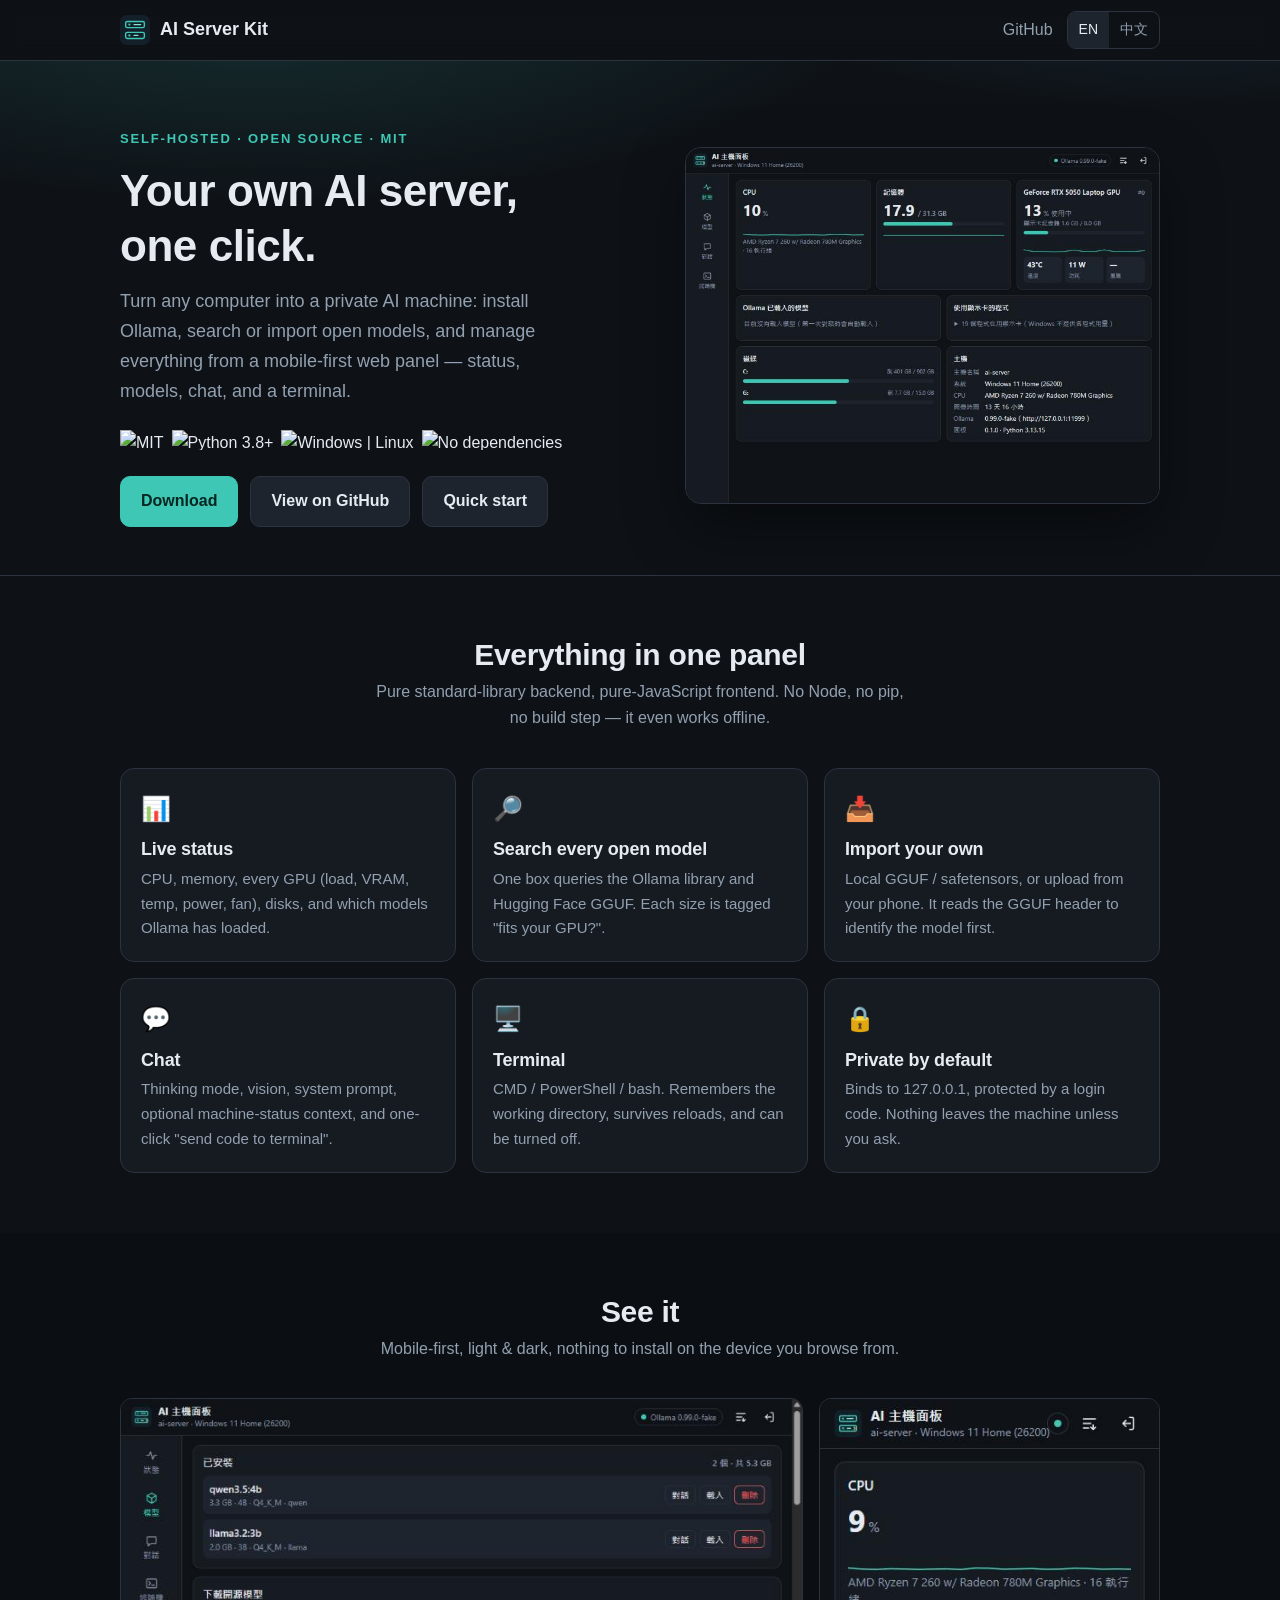
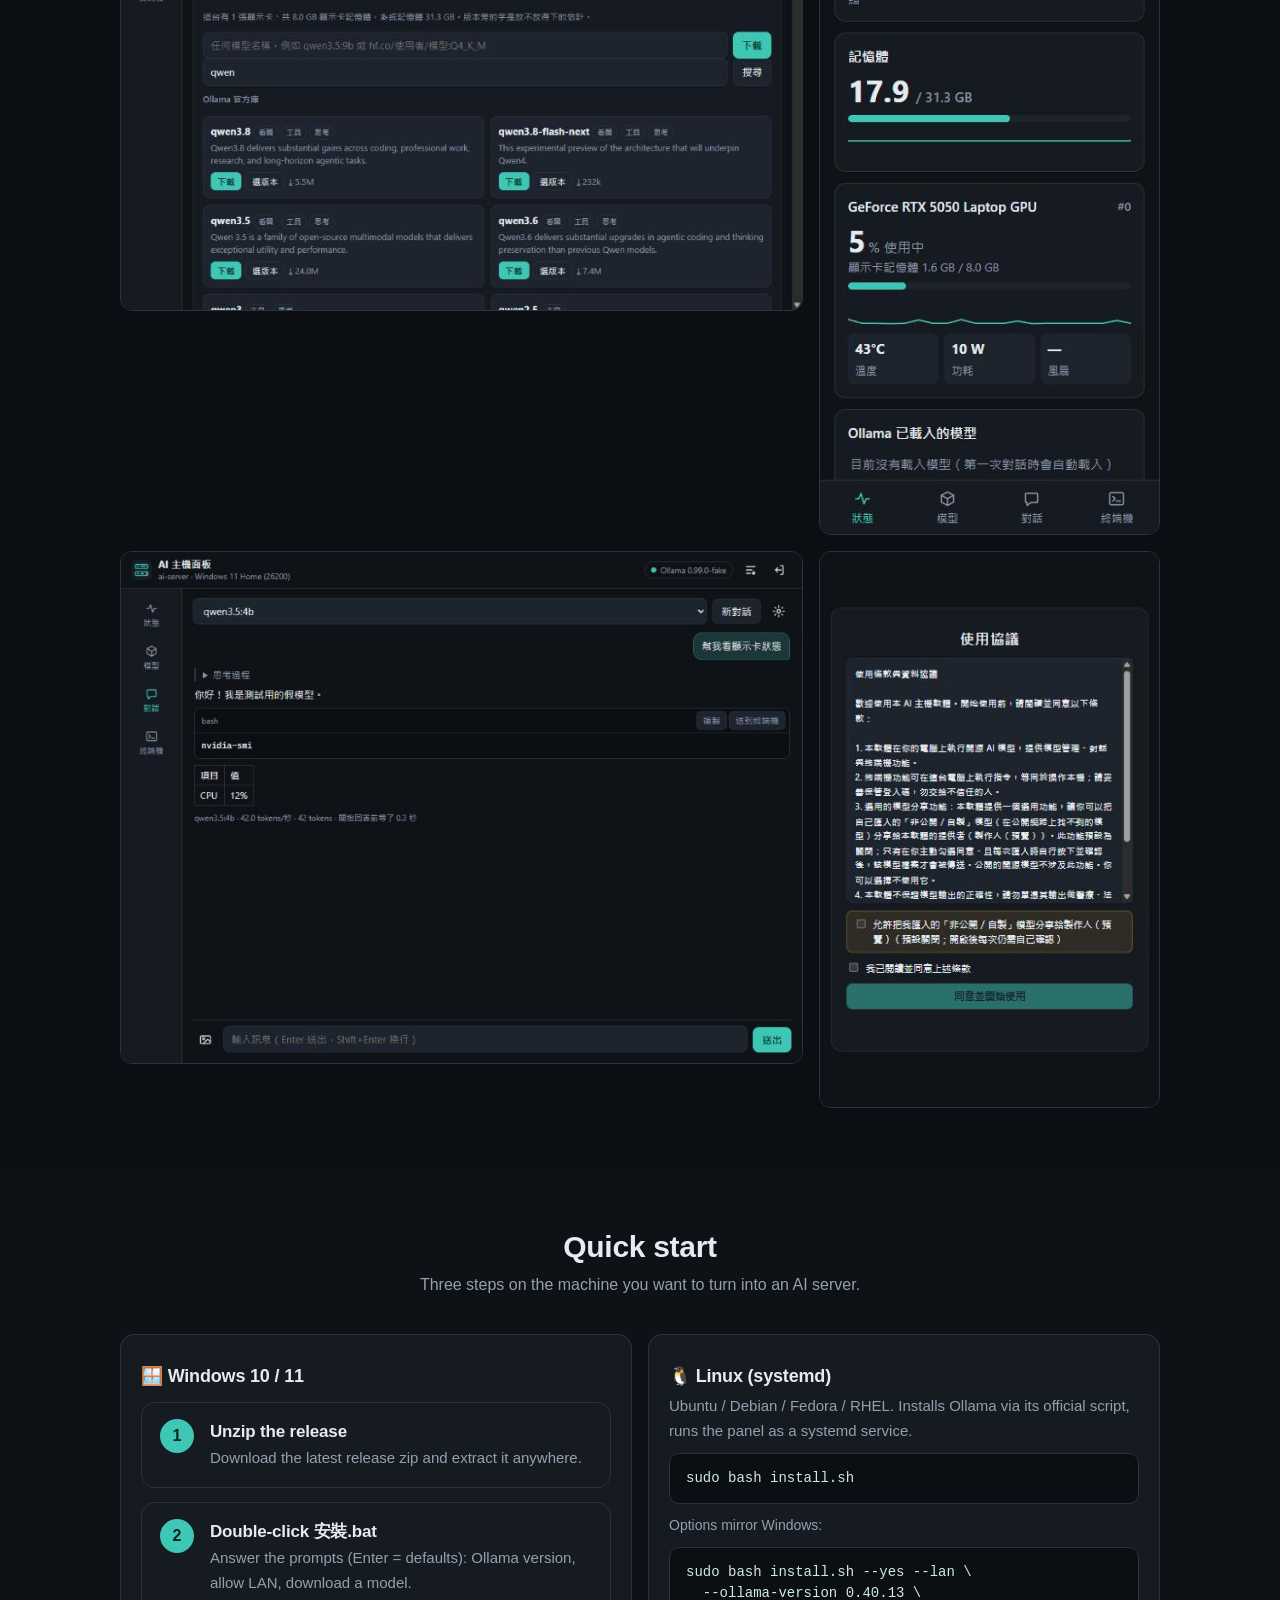
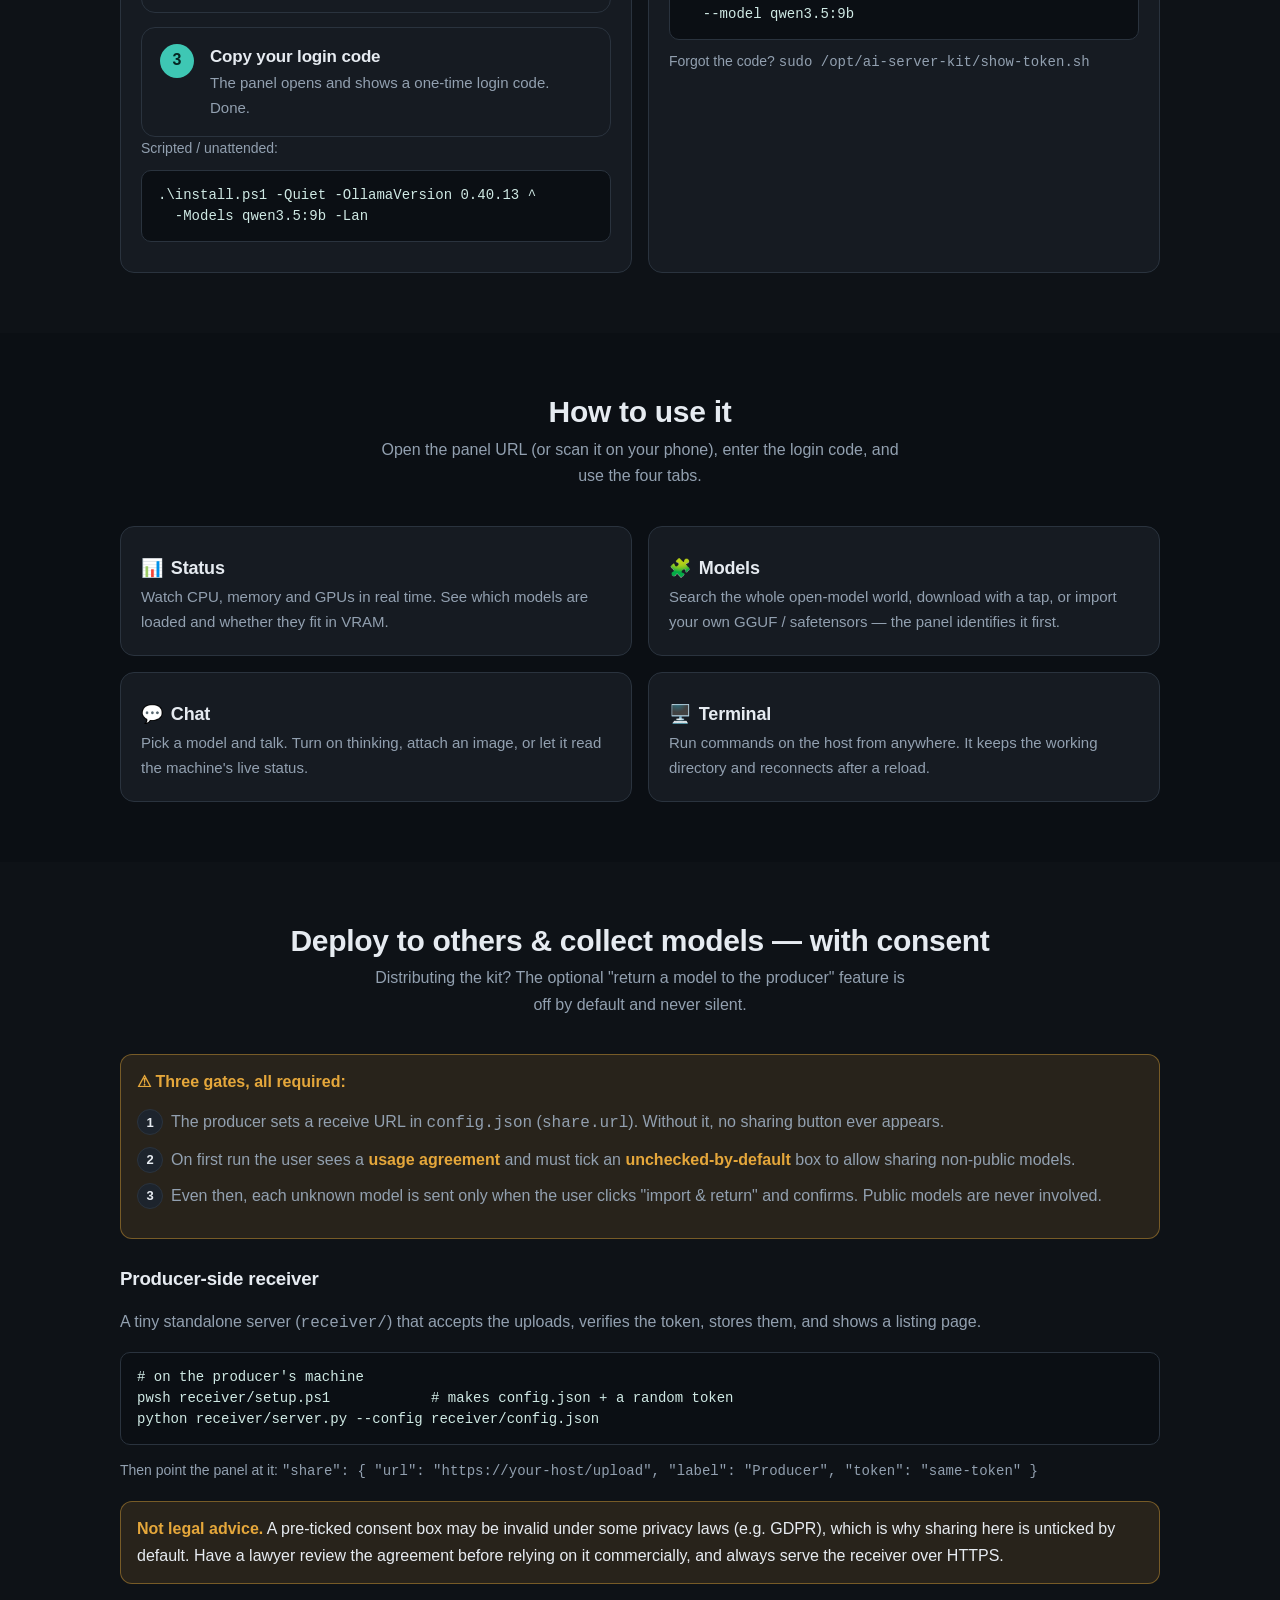
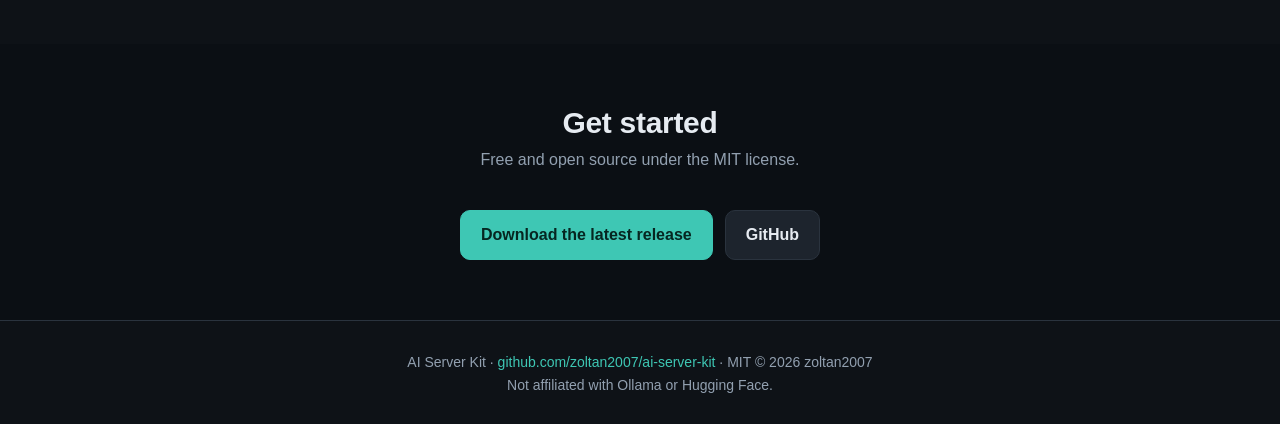
==== docs/index.html @ ab62f6f5 "AI Server Kit 0.1.0 One-click local AI server: installs Ollama, mobile-first web panel (status, full" ====
<!doctype html>
<html lang="en">
<head>
<meta charset="utf-8">
<meta name="viewport" content="width=device-width, initial-scale=1">
<title>AI Server Kit — your own AI server, one click</title>
<meta name="description" content="Turn any computer into your own private AI server: install Ollama, search or import open models, and manage it from a mobile-first web panel.">
<link rel="icon" href="favicon.svg" type="image/svg+xml">
<style>
:root{
  --bg:#0e1217;--bg2:#0b0f14;--surface:#161b22;--surface2:#1d242d;--bd:#2a333e;
  --tx:#e6ebf1;--mut:#92a0b0;--ac:#3ec7b4;--ac2:#5fd0ff;--ink:#062621;--warn:#e5a73b;
  --max:1080px;--r:14px;color-scheme:dark;
}
*{box-sizing:border-box}
html{scroll-behavior:smooth}
body{margin:0;background:var(--bg);color:var(--tx);
  font:16px/1.65 -apple-system,"Segoe UI","Microsoft JhengHei","PingFang TC","Noto Sans TC",sans-serif;-webkit-text-size-adjust:100%}
body.lang-zh .en{display:none}
body.lang-en .zh{display:none}
a{color:var(--ac);text-decoration:none}a:hover{text-decoration:underline}
h1,h2,h3{line-height:1.25;letter-spacing:-.01em}
img{max-width:100%}
code,pre{font-family:"Cascadia Mono",Consolas,"SF Mono",Menlo,monospace}
.wrap{max-width:var(--max);margin:0 auto;padding:0 20px}
.btn{display:inline-flex;align-items:center;gap:8px;border-radius:10px;padding:11px 20px;font-weight:600;border:1px solid var(--bd);background:var(--surface2);color:var(--tx);cursor:pointer}
.btn:hover{text-decoration:none;border-color:var(--mut)}
.btn.primary{background:var(--ac);border-color:var(--ac);color:var(--ink)}
.btn svg{width:18px;height:18px}

/* header */
header{position:sticky;top:0;z-index:10;background:rgba(14,18,23,.86);backdrop-filter:blur(10px);border-bottom:1px solid var(--bd)}
.nav{display:flex;align-items:center;gap:14px;height:60px}
.brand{display:flex;align-items:center;gap:10px;font-weight:800;font-size:18px}
.brand .logo{width:30px;height:30px}
.nav .sp{flex:1}
.nav a.ghl{display:inline-flex;align-items:center;gap:6px;color:var(--mut)}
.lang{display:inline-flex;border:1px solid var(--bd);border-radius:9px;overflow:hidden}
.lang button{border:0;background:none;color:var(--mut);padding:6px 11px;cursor:pointer;font:inherit;font-size:14px}
.lang button.on{background:var(--surface2);color:var(--tx)}

/* hero */
.hero{position:relative;overflow:hidden;border-bottom:1px solid var(--bd)}
.hero::before{content:"";position:absolute;inset:-40% -10% auto;height:560px;background:
  radial-gradient(60% 60% at 25% 20%,rgba(62,199,180,.18),transparent 70%),
  radial-gradient(50% 50% at 85% 10%,rgba(95,208,255,.14),transparent 70%);pointer-events:none}
.hero .wrap{position:relative;padding:64px 20px 48px;display:grid;grid-template-columns:1.05fr .95fr;gap:40px;align-items:center}
.hero h1{font-size:44px;margin:0 0 14px}
.hero .tag{color:var(--mut);font-size:18px;margin:0 0 24px;max-width:46ch}
.badges{display:flex;flex-wrap:wrap;gap:8px;margin:0 0 26px}
.badges img{height:20px}
.cta{display:flex;flex-wrap:wrap;gap:12px}
.shot{border-radius:16px;border:1px solid var(--bd);box-shadow:0 24px 60px rgba(0,0,0,.45);display:block}
.kick{display:inline-block;font-size:13px;font-weight:700;letter-spacing:.14em;text-transform:uppercase;color:var(--ac);margin-bottom:14px}

/* sections */
section{padding:60px 0}
section.alt{background:var(--bg2)}
h2.t{font-size:30px;margin:0 0 6px;text-align:center}
.sub{color:var(--mut);text-align:center;margin:0 auto 36px;max-width:60ch}
.grid{display:grid;gap:16px}
.feat{grid-template-columns:repeat(3,1fr)}
.card{background:var(--surface);border:1px solid var(--bd);border-radius:var(--r);padding:20px}
.card .ic{font-size:24px}
.card h3{margin:10px 0 6px;font-size:18px}
.card p{margin:0;color:var(--mut);font-size:15px}
.gallery{display:grid;grid-template-columns:2fr 1fr;gap:16px;align-items:start}
.gallery .col{display:grid;gap:16px}
.gallery img{border-radius:12px;border:1px solid var(--bd);width:100%}
.steps{counter-reset:s;max-width:820px;margin:0 auto;display:grid;gap:14px}
.step{display:grid;grid-template-columns:auto 1fr;gap:16px;align-items:start;background:var(--surface);border:1px solid var(--bd);border-radius:var(--r);padding:16px 18px}
.step::before{counter-increment:s;content:counter(s);display:grid;place-items:center;width:34px;height:34px;border-radius:50%;background:var(--ac);color:var(--ink);font-weight:800}
.step h3{margin:2px 0 4px;font-size:17px}
.step p{margin:0;color:var(--mut)}
pre{background:var(--bg2);border:1px solid var(--bd);border-radius:10px;padding:14px 16px;overflow-x:auto;font-size:14px;line-height:1.5;margin:10px 0}
pre code{color:#cfe9e4}
.os{display:grid;grid-template-columns:1fr 1fr;gap:16px}
.use{display:grid;grid-template-columns:repeat(2,1fr);gap:16px}
.use .card h3{display:flex;align-items:center;gap:8px}
.note{background:color-mix(in srgb,var(--warn) 12%,transparent);border:1px solid color-mix(in srgb,var(--warn) 42%,transparent);border-radius:12px;padding:14px 16px;color:var(--tx)}
.note b{color:var(--warn)}
ol.flow{counter-reset:f;list-style:none;padding:0;margin:14px 0;display:grid;gap:10px}
ol.flow li{padding-left:34px;position:relative;color:var(--mut)}
ol.flow li::before{counter-increment:f;content:counter(f);position:absolute;left:0;top:0;width:24px;height:24px;border-radius:50%;background:var(--surface2);border:1px solid var(--bd);color:var(--tx);display:grid;place-items:center;font-size:13px;font-weight:700}
footer{border-top:1px solid var(--bd);padding:30px 0;color:var(--mut);font-size:14px;text-align:center}

@media(max-width:860px){
  .hero .wrap{grid-template-columns:1fr;padding-top:40px}
  .hero h1{font-size:34px}
  .feat,.use,.os{grid-template-columns:1fr}
  .gallery{grid-template-columns:1fr}
  .nav a.ghl span{display:none}
}
</style>
</head>
<body class="lang-en">
<header>
  <div class="wrap nav">
    <span class="brand"><svg class="logo" viewBox="0 0 64 64"><rect width="64" height="64" rx="14" fill="#13202a"/><rect x="12" y="14" width="40" height="13" rx="3.5" fill="none" stroke="#3ec7b4" stroke-width="3"/><rect x="12" y="37" width="40" height="13" rx="3.5" fill="none" stroke="#3ec7b4" stroke-width="3"/><circle cx="20" cy="20.5" r="2.4" fill="#3ec7b4"/><circle cx="20" cy="43.5" r="2.4" fill="#3ec7b4"/><path d="M30 20.5h14M30 43.5h8" stroke="#7fe3d5" stroke-width="3" stroke-linecap="round"/></svg> AI Server Kit</span>
    <span class="sp"></span>
    <a class="ghl" href="https://github.com/zoltan2007/ai-server-kit" target="_blank" rel="noopener"><svg viewBox="0 0 24 24" fill="currentColor"><path d="M12 .5A11.5 11.5 0 0 0 .5 12a11.5 11.5 0 0 0 7.86 10.92c.58.1.79-.25.79-.56v-2c-3.2.7-3.88-1.37-3.88-1.37-.53-1.33-1.3-1.69-1.3-1.69-1.06-.72.08-.71.08-.71 1.17.08 1.78 1.2 1.78 1.2 1.04 1.79 2.73 1.27 3.4.97.1-.76.4-1.27.74-1.56-2.56-.29-5.26-1.28-5.26-5.7 0-1.26.46-2.3 1.2-3.11-.12-.29-.52-1.46.11-3.05 0 0 .97-.31 3.18 1.19a11 11 0 0 1 5.8 0c2.2-1.5 3.18-1.19 3.18-1.19.63 1.59.23 2.76.11 3.05.75.81 1.2 1.85 1.2 3.11 0 4.43-2.7 5.4-5.28 5.69.42.36.79 1.08.79 2.18v3.23c0 .31.21.67.8.56A11.5 11.5 0 0 0 23.5 12 11.5 11.5 0 0 0 12 .5Z"/></svg><span>GitHub</span></a>
    <span class="lang"><button data-lang="en" class="on">EN</button><button data-lang="zh">中文</button></span>
  </div>
</header>

<div class="hero">
  <div class="wrap">
    <div>
      <span class="kick">Self-hosted · Open source · MIT</span>
      <h1><span class="en">Your own AI server,<br>one click.</span><span class="zh">你自己的 AI 主機,<br>一鍵完成。</span></h1>
      <p class="tag"><span class="en">Turn any computer into a private AI machine: install Ollama, search or import open models, and manage everything from a mobile-first web panel — status, models, chat, and a terminal.</span><span class="zh">把任何一台電腦變成私有 AI 主機:裝好 Ollama、搜尋或匯入開源模型,再用手機優先的網頁面板管理一切——狀態、模型、對話、終端機。</span></p>
      <div class="badges">
        <img src="https://img.shields.io/badge/License-MIT-green.svg" alt="MIT">
        <img src="https://img.shields.io/badge/python-3.8%2B-blue.svg" alt="Python 3.8+">
        <img src="https://img.shields.io/badge/platform-Windows%20%7C%20Linux-lightgrey.svg" alt="Windows | Linux">
        <img src="https://img.shields.io/badge/dependencies-none-brightgreen.svg" alt="No dependencies">
      </div>
      <div class="cta">
        <a class="btn primary" href="https://github.com/zoltan2007/ai-server-kit/releases"><span class="en">Download</span><span class="zh">下載</span></a>
        <a class="btn" href="https://github.com/zoltan2007/ai-server-kit" target="_blank" rel="noopener"><span class="en">View on GitHub</span><span class="zh">GitHub 原始碼</span></a>
        <a class="btn" href="#quickstart"><span class="en">Quick start</span><span class="zh">快速開始</span></a>
      </div>
    </div>
    <img class="shot" src="screenshots/status.jpg" alt="AI Server Kit dashboard">
  </div>
</div>

<section>
  <div class="wrap">
    <h2 class="t"><span class="en">Everything in one panel</span><span class="zh">一個面板,全部搞定</span></h2>
    <p class="sub"><span class="en">Pure standard-library backend, pure-JavaScript frontend. No Node, no pip, no build step — it even works offline.</span><span class="zh">後端純標準函式庫、前端純 JavaScript。不用 Node、不用 pip、不用編譯,離線也能跑。</span></p>
    <div class="grid feat">
      <div class="card"><div class="ic">📊</div><h3><span class="en">Live status</span><span class="zh">即時狀態</span></h3><p><span class="en">CPU, memory, every GPU (load, VRAM, temp, power, fan), disks, and which models Ollama has loaded.</span><span class="zh">CPU、記憶體、每張顯示卡(使用率、顯示卡記憶體、溫度、功耗、風扇)、磁碟、Ollama 載入了哪些模型。</span></p></div>
      <div class="card"><div class="ic">🔎</div><h3><span class="en">Search every open model</span><span class="zh">搜尋全網開源模型</span></h3><p><span class="en">One box queries the Ollama library and Hugging Face GGUF. Each size is tagged "fits your GPU?".</span><span class="zh">一個框同時查 Ollama 官方庫和 Hugging Face GGUF。每個大小都標「放不放得下」。</span></p></div>
      <div class="card"><div class="ic">📥</div><h3><span class="en">Import your own</span><span class="zh">匯入自己的模型</span></h3><p><span class="en">Local GGUF / safetensors, or upload from your phone. It reads the GGUF header to identify the model first.</span><span class="zh">本機 GGUF／safetensors,或從手機上傳。會先讀 GGUF 檔頭辨識這是什麼模型。</span></p></div>
      <div class="card"><div class="ic">💬</div><h3><span class="en">Chat</span><span class="zh">對話</span></h3><p><span class="en">Thinking mode, vision, system prompt, optional machine-status context, and one-click "send code to terminal".</span><span class="zh">思考模式、看圖、系統提示、可附上主機狀態,程式碼一鍵「送到終端機」。</span></p></div>
      <div class="card"><div class="ic">🖥️</div><h3><span class="en">Terminal</span><span class="zh">終端機</span></h3><p><span class="en">CMD / PowerShell / bash. Remembers the working directory, survives reloads, and can be turned off.</span><span class="zh">CMD／PowerShell／bash。記得目前資料夾、重整不中斷、可關閉。</span></p></div>
      <div class="card"><div class="ic">🔒</div><h3><span class="en">Private by default</span><span class="zh">預設私有</span></h3><p><span class="en">Binds to 127.0.0.1, protected by a login code. Nothing leaves the machine unless you ask.</span><span class="zh">綁 127.0.0.1、要登入碼。除非你要,東西不會離開這台機器。</span></p></div>
    </div>
  </div>
</section>

<section class="alt">
  <div class="wrap">
    <h2 class="t"><span class="en">See it</span><span class="zh">介面</span></h2>
    <p class="sub"><span class="en">Mobile-first, light & dark, nothing to install on the device you browse from.</span><span class="zh">手機優先、淺／深色,看的那台裝置什麼都不用裝。</span></p>
    <div class="gallery">
      <img src="screenshots/models.jpg" alt="Model search and import">
      <div class="col">
        <img src="screenshots/mobile.jpg" alt="Mobile view">
      </div>
    </div>
    <div class="gallery" style="margin-top:16px">
      <img src="screenshots/chat.jpg" alt="Chat with a model">
      <div class="col"><img src="screenshots/agreement.jpg" alt="Usage agreement"></div>
    </div>
  </div>
</section>

<section id="quickstart">
  <div class="wrap">
    <h2 class="t"><span class="en">Quick start</span><span class="zh">快速開始</span></h2>
    <p class="sub"><span class="en">Three steps on the machine you want to turn into an AI server.</span><span class="zh">在要變成 AI 主機的那台電腦上,三步驟。</span></p>
    <div class="os">
      <div class="card">
        <h3>🪟 Windows 10 / 11</h3>
        <div class="steps" style="margin-top:14px">
          <div class="step"><div><h3><span class="en">Unzip the release</span><span class="zh">解壓縮</span></h3><p><span class="en">Download the latest release zip and extract it anywhere.</span><span class="zh">下載最新 release 壓縮檔,解壓到任意位置。</span></p></div></div>
          <div class="step"><div><h3><span class="en">Double-click 安裝.bat</span><span class="zh">雙擊 安裝.bat</span></h3><p><span class="en">Answer the prompts (Enter = defaults): Ollama version, allow LAN, download a model.</span><span class="zh">照問題回答(Enter＝預設):Ollama 版本、要不要開放區網、要不要先下載模型。</span></p></div></div>
          <div class="step"><div><h3><span class="en">Copy your login code</span><span class="zh">記下登入碼</span></h3><p><span class="en">The panel opens and shows a one-time login code. Done.</span><span class="zh">面板自動打開並顯示登入碼。完成。</span></p></div></div>
        </div>
        <p style="color:var(--mut);font-size:14px"><span class="en">Scripted / unattended:</span><span class="zh">免問、可批次:</span></p>
        <pre><code>.\install.ps1 -Quiet -OllamaVersion 0.40.13 ^
  -Models qwen3.5:9b -Lan</code></pre>
      </div>
      <div class="card">
        <h3>🐧 Linux (systemd)</h3>
        <p style="color:var(--mut)"><span class="en">Ubuntu / Debian / Fedora / RHEL. Installs Ollama via its official script, runs the panel as a systemd service.</span><span class="zh">Ubuntu／Debian／Fedora／RHEL。用官方腳本裝 Ollama,面板跑成 systemd 服務。</span></p>
        <pre><code>sudo bash install.sh</code></pre>
        <p style="color:var(--mut);font-size:14px"><span class="en">Options mirror Windows:</span><span class="zh">選項跟 Windows 對應:</span></p>
        <pre><code>sudo bash install.sh --yes --lan \
  --ollama-version 0.40.13 \
  --model qwen3.5:9b</code></pre>
        <p style="color:var(--mut);font-size:14px"><span class="en">Forgot the code? <code>sudo /opt/ai-server-kit/show-token.sh</code></span><span class="zh">忘記登入碼? <code>sudo /opt/ai-server-kit/show-token.sh</code></span></p>
      </div>
    </div>
  </div>
</section>

<section class="alt">
  <div class="wrap">
    <h2 class="t"><span class="en">How to use it</span><span class="zh">怎麼使用</span></h2>
    <p class="sub"><span class="en">Open the panel URL (or scan it on your phone), enter the login code, and use the four tabs.</span><span class="zh">打開面板網址(或用手機開),輸入登入碼,用四個分頁。</span></p>
    <div class="use">
      <div class="card"><h3>📊 <span class="en">Status</span><span class="zh">狀態</span></h3><p><span class="en">Watch CPU, memory and GPUs in real time. See which models are loaded and whether they fit in VRAM.</span><span class="zh">即時看 CPU、記憶體、顯示卡。看載入了哪些模型、放不放得進顯示卡記憶體。</span></p></div>
      <div class="card"><h3>🧩 <span class="en">Models</span><span class="zh">模型</span></h3><p><span class="en">Search the whole open-model world, download with a tap, or import your own GGUF / safetensors — the panel identifies it first.</span><span class="zh">搜尋全網開源模型、點一下下載,或匯入自己的 GGUF／safetensors——面板會先辨識它。</span></p></div>
      <div class="card"><h3>💬 <span class="en">Chat</span><span class="zh">對話</span></h3><p><span class="en">Pick a model and talk. Turn on thinking, attach an image, or let it read the machine's live status.</span><span class="zh">選一個模型直接聊。開思考模式、傳圖片,或讓它讀這台的即時狀態。</span></p></div>
      <div class="card"><h3>🖥️ <span class="en">Terminal</span><span class="zh">終端機</span></h3><p><span class="en">Run commands on the host from anywhere. It keeps the working directory and reconnects after a reload.</span><span class="zh">從任何地方對主機下指令。會記得資料夾,重整後自動接回。</span></p></div>
    </div>
  </div>
</section>

<section id="deploy">
  <div class="wrap">
    <h2 class="t"><span class="en">Deploy to others &amp; collect models — with consent</span><span class="zh">發給別人用、收集模型——都要同意</span></h2>
    <p class="sub"><span class="en">Distributing the kit? The optional "return a model to the producer" feature is off by default and never silent.</span><span class="zh">要發給別人用?選用的「把模型回傳給製作人」功能預設關閉,絕不背景偷傳。</span></p>
    <div class="note">
      <p style="margin:0 0 8px"><b>⚠ <span class="en">Three gates, all required:</span><span class="zh">三關,缺一不可:</span></b></p>
      <ol class="flow">
        <li><span class="en">The producer sets a receive URL in <code>config.json</code> (<code>share.url</code>). Without it, no sharing button ever appears.</span><span class="zh">製作人在 <code>config.json</code> 設收件位置(<code>share.url</code>)。沒設,分享按鈕根本不出現。</span></li>
        <li><span class="en">On first run the user sees a <b>usage agreement</b> and must tick an <b>unchecked-by-default</b> box to allow sharing non-public models.</span><span class="zh">第一次開面板跳<b>使用協議</b>,使用者要勾一個<b>預設不打勾</b>的選項才會開啟分享。</span></li>
        <li><span class="en">Even then, each unknown model is sent only when the user clicks "import &amp; return" and confirms. Public models are never involved.</span><span class="zh">就算開了,也只有匯入「網路上找不到」的模型、使用者按「匯入並回傳」並確認才會傳。公開模型完全不涉及。</span></li>
      </ol>
    </div>
    <h3 style="margin-top:28px"><span class="en">Producer-side receiver</span><span class="zh">製作人端:收模型伺服器</span></h3>
    <p style="color:var(--mut)"><span class="en">A tiny standalone server (<code>receiver/</code>) that accepts the uploads, verifies the token, stores them, and shows a listing page.</span><span class="zh">一支獨立小程式(<code>receiver/</code>):收上傳、驗 token、存檔、附清單頁。</span></p>
    <pre><code># on the producer's machine
pwsh receiver/setup.ps1            # makes config.json + a random token
python receiver/server.py --config receiver/config.json</code></pre>
    <p style="color:var(--mut);font-size:14px"><span class="en">Then point the panel at it: <code>"share": { "url": "https://your-host/upload", "label": "Producer", "token": "same-token" }</code></span><span class="zh">再把面板指過去:<code>"share": { "url": "https://你的網域/upload", "label": "製作人", "token": "同一組通關碼" }</code></span></p>
    <div class="note" style="margin-top:18px">
      <span class="en"><b>Not legal advice.</b> A pre-ticked consent box may be invalid under some privacy laws (e.g. GDPR), which is why sharing here is unticked by default. Have a lawyer review the agreement before relying on it commercially, and always serve the receiver over HTTPS.</span>
      <span class="zh"><b>非法律意見。</b>「預設打勾」的同意在某些地區(例如歐盟 GDPR)可能無效,所以這裡預設不打勾。正式營運前請律師看過協議,收模型伺服器一定要走 HTTPS。</span>
    </div>
  </div>
</section>

<section class="alt">
  <div class="wrap" style="text-align:center">
    <h2 class="t"><span class="en">Get started</span><span class="zh">開始使用</span></h2>
    <p class="sub"><span class="en">Free and open source under the MIT license.</span><span class="zh">免費開源,採用 MIT 授權。</span></p>
    <div class="cta" style="justify-content:center">
      <a class="btn primary" href="https://github.com/zoltan2007/ai-server-kit/releases"><span class="en">Download the latest release</span><span class="zh">下載最新版</span></a>
      <a class="btn" href="https://github.com/zoltan2007/ai-server-kit" target="_blank" rel="noopener">GitHub</a>
    </div>
  </div>
</section>

<footer>
  <div class="wrap">
    AI Server Kit · <a href="https://github.com/zoltan2007/ai-server-kit">github.com/zoltan2007/ai-server-kit</a> · MIT © 2026 zoltan2007<br>
    <span class="en">Not affiliated with Ollama or Hugging Face.</span><span class="zh">與 Ollama、Hugging Face 無隸屬關係。</span>
  </div>
</footer>

<script>
(function(){
  var saved=null;try{saved=localStorage.getItem('aisk-lang');}catch(e){}
  var lang=saved||((navigator.language||'en').toLowerCase().indexOf('zh')===0?'zh':'en');
  function set(l){
    document.body.className='lang-'+l;
    document.documentElement.lang=(l==='zh'?'zh-Hant':'en');
    var b=document.querySelectorAll('.lang button');for(var i=0;i<b.length;i++){b[i].classList.toggle('on',b[i].dataset.lang===l);}
    try{localStorage.setItem('aisk-lang',l);}catch(e){}
  }
  document.querySelectorAll('.lang button').forEach(function(btn){btn.addEventListener('click',function(){set(btn.dataset.lang);});});
  set(lang);
})();
</script>
</body>
</html>
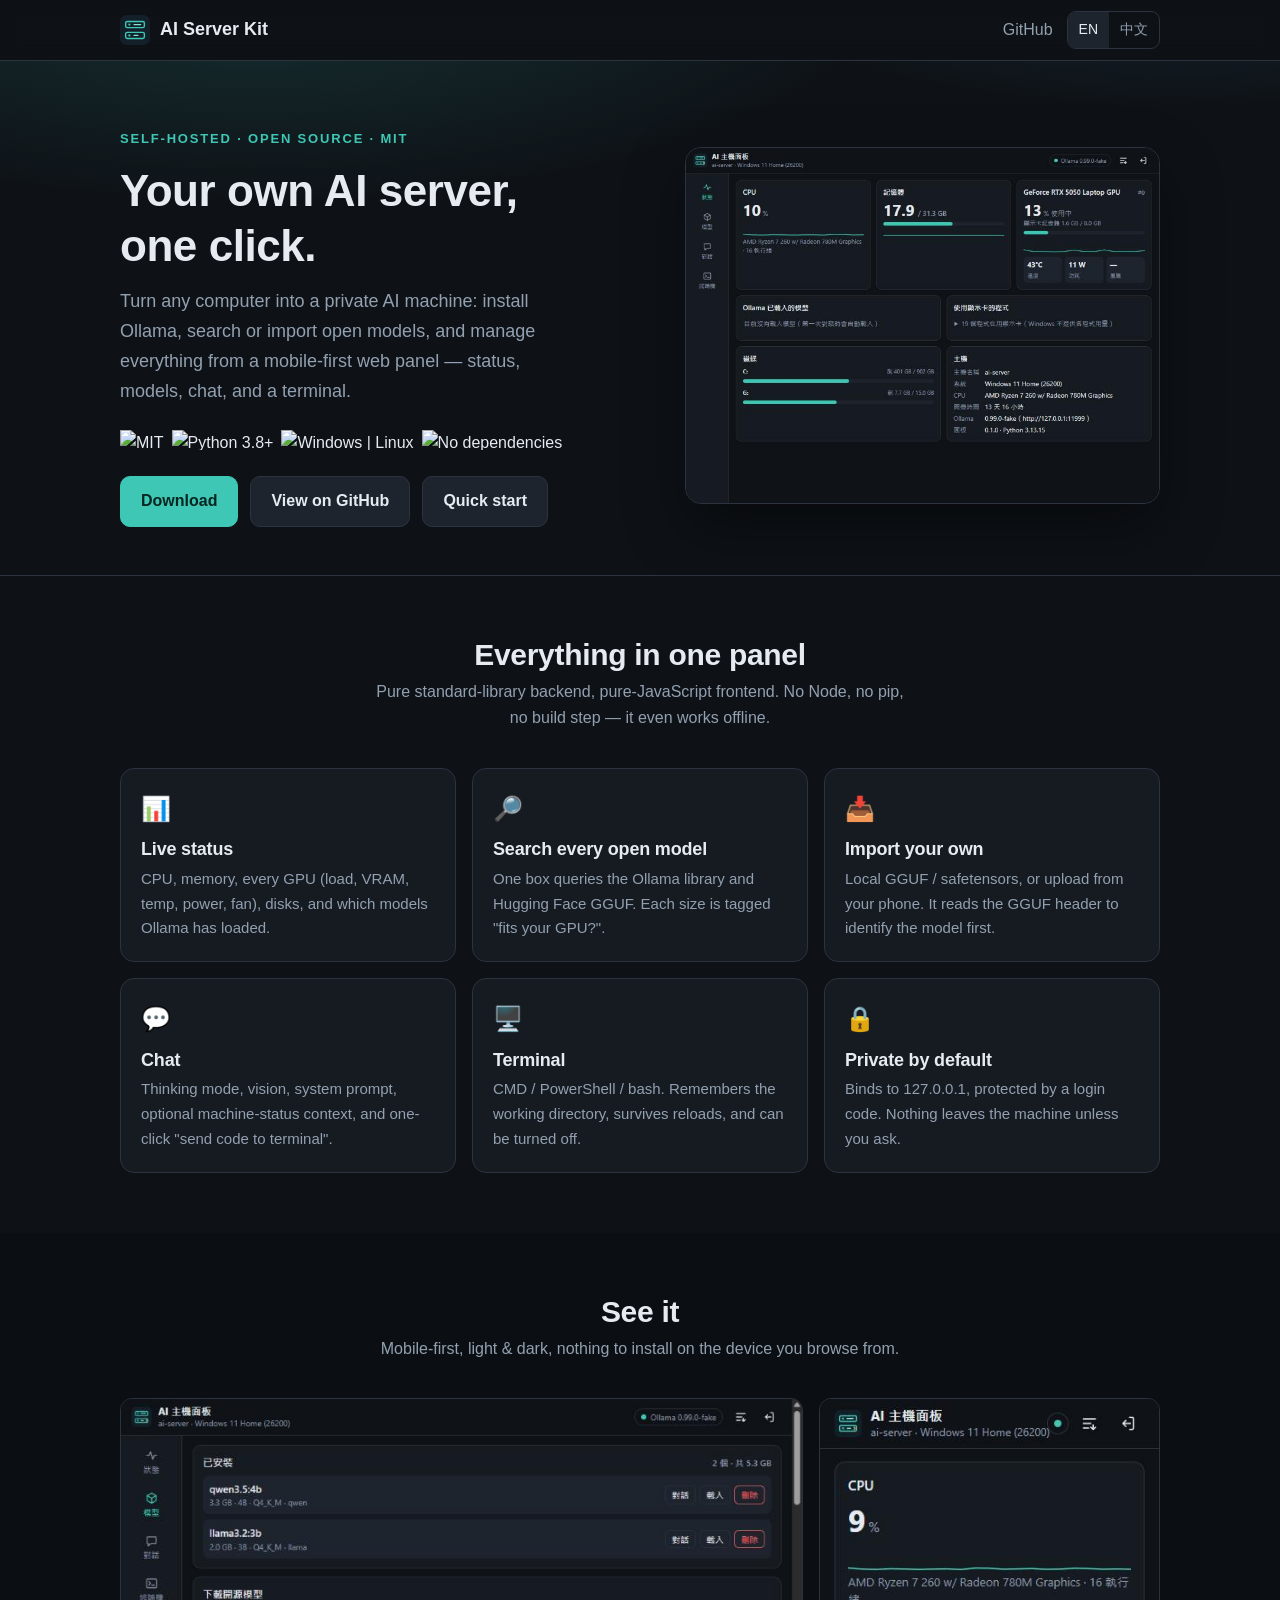
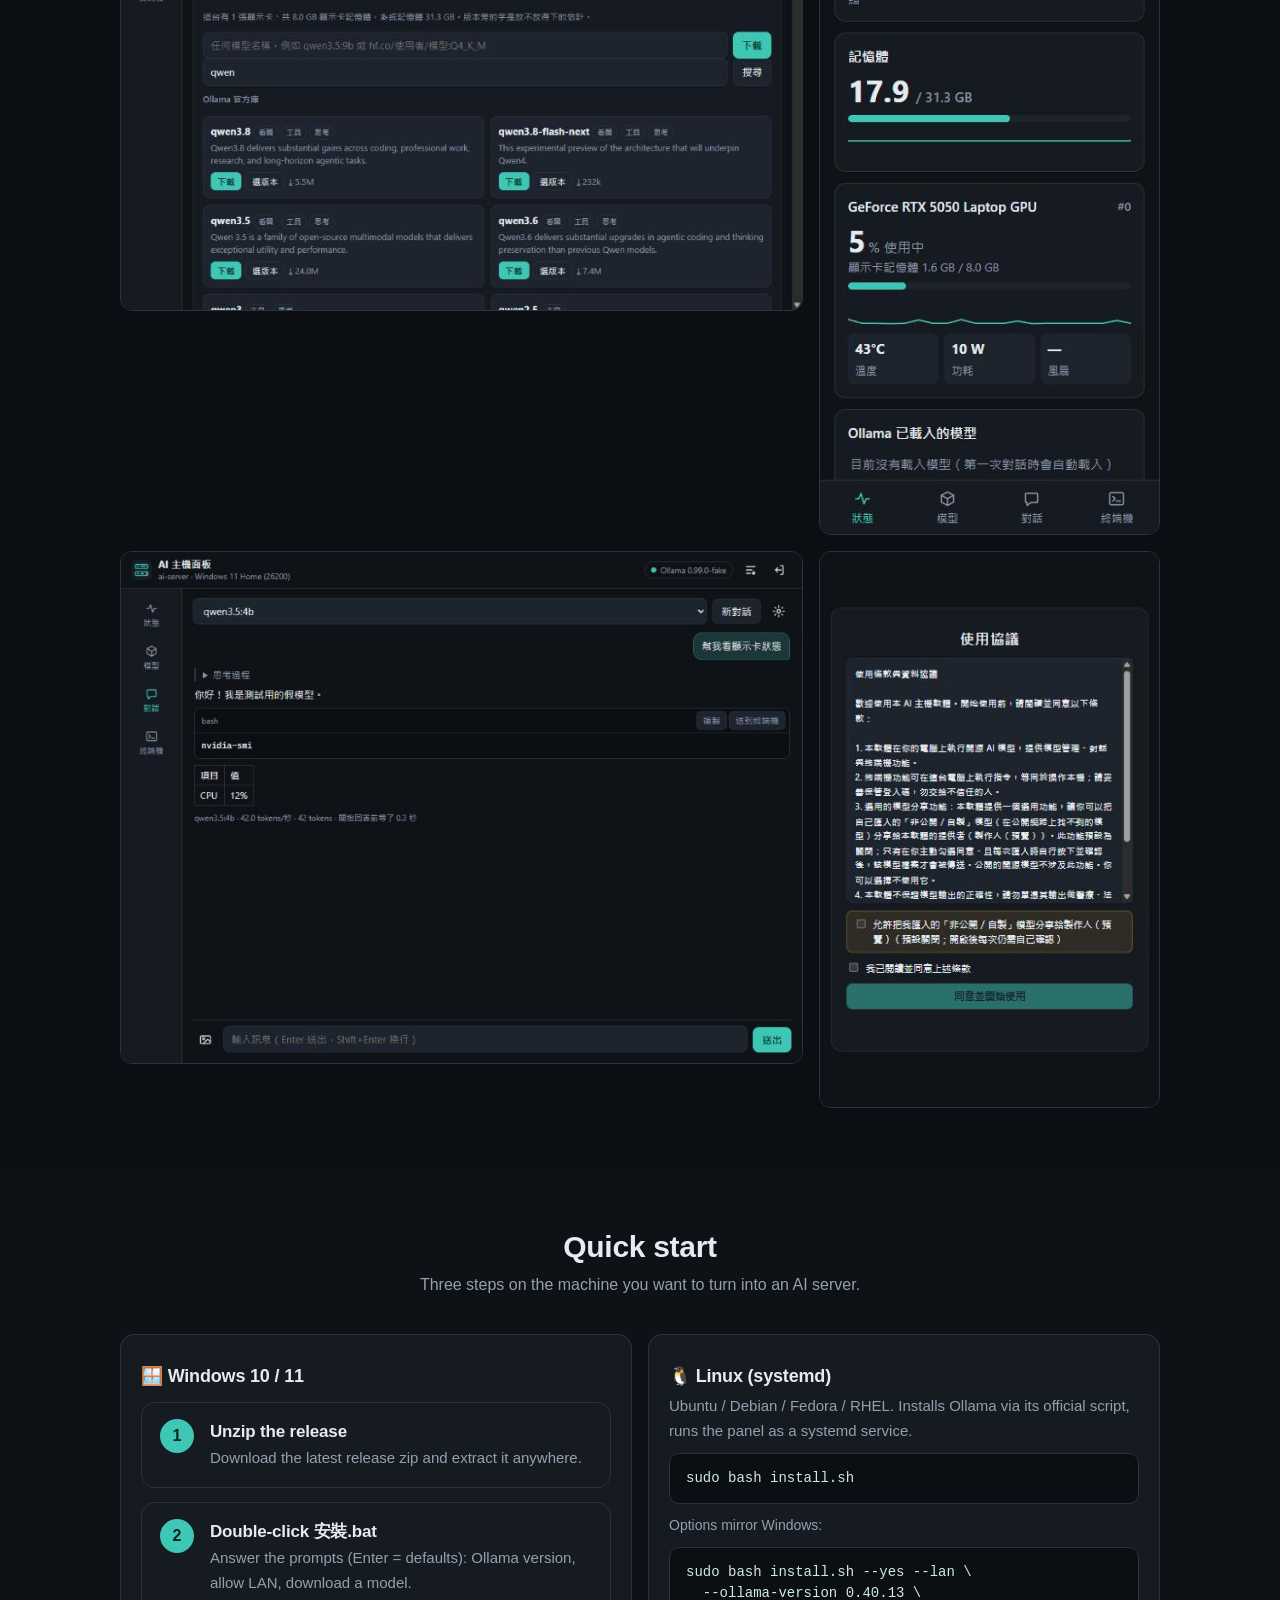
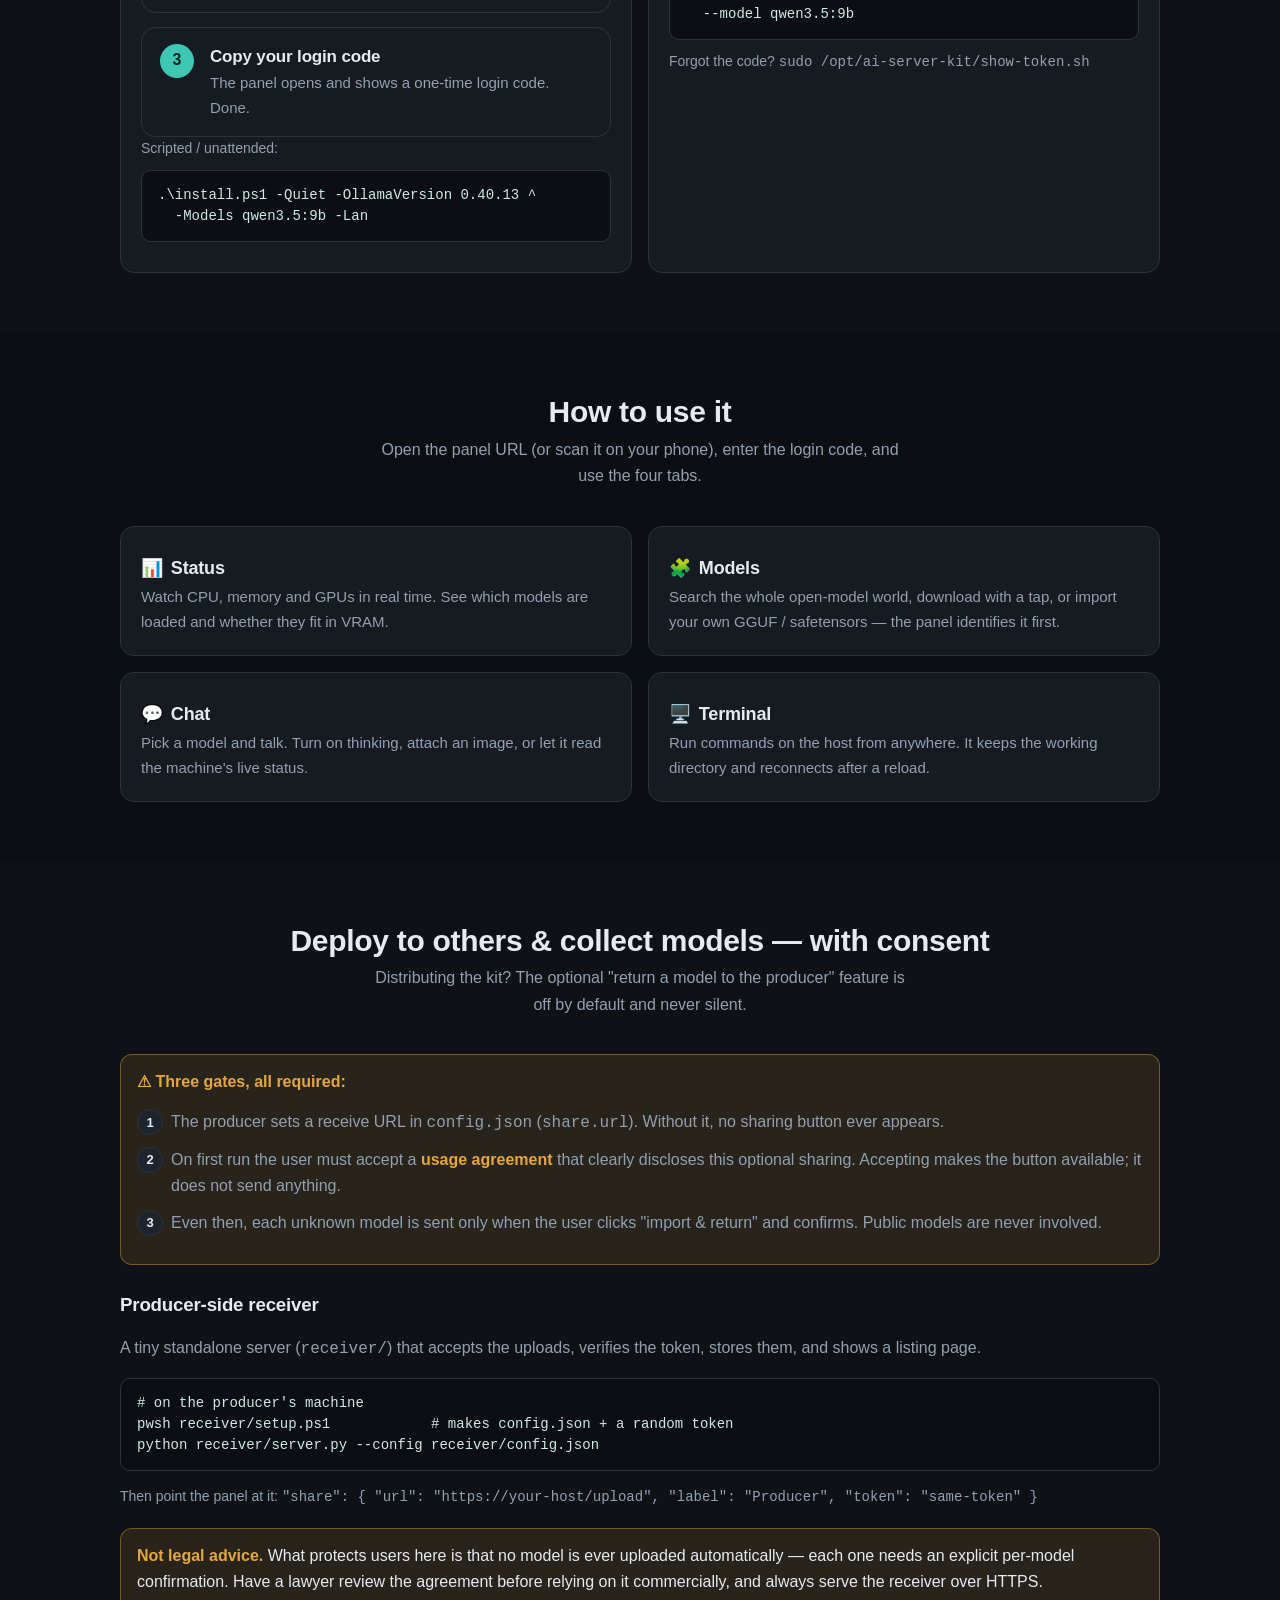
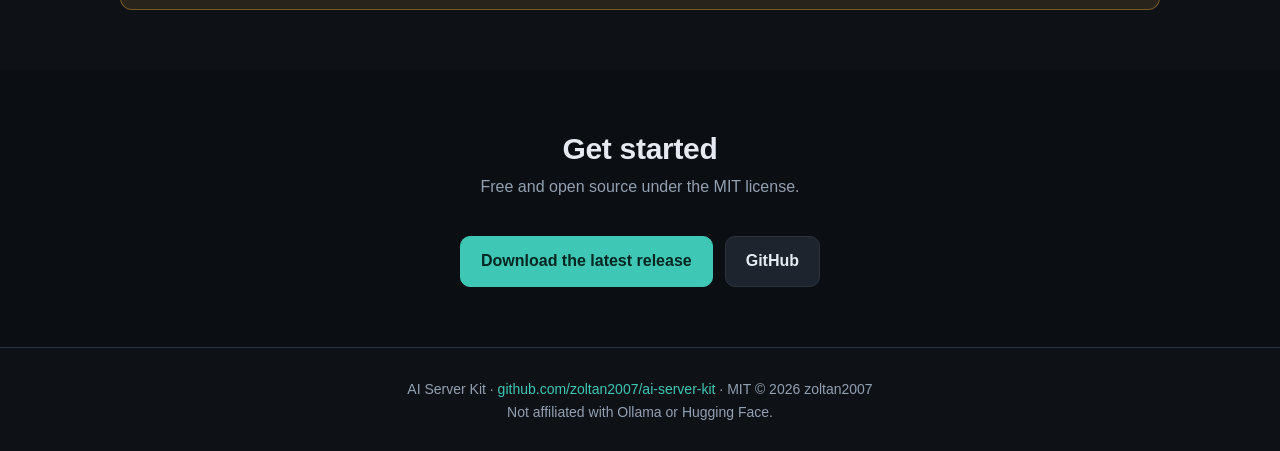
==== commit 36ccb55a: "Simplify usage agreement to a single checkbox Remove the separate share opt-in box; one "I agree" ch" ====
--- a/docs/index.html
+++ b/docs/index.html
@@ -208,7 +208,7 @@
       <p style="margin:0 0 8px"><b>⚠ <span class="en">Three gates, all required:</span><span class="zh">三關,缺一不可:</span></b></p>
       <ol class="flow">
         <li><span class="en">The producer sets a receive URL in <code>config.json</code> (<code>share.url</code>). Without it, no sharing button ever appears.</span><span class="zh">製作人在 <code>config.json</code> 設收件位置(<code>share.url</code>)。沒設,分享按鈕根本不出現。</span></li>
-        <li><span class="en">On first run the user sees a <b>usage agreement</b> and must tick an <b>unchecked-by-default</b> box to allow sharing non-public models.</span><span class="zh">第一次開面板跳<b>使用協議</b>,使用者要勾一個<b>預設不打勾</b>的選項才會開啟分享。</span></li>
+        <li><span class="en">On first run the user must accept a <b>usage agreement</b> that clearly discloses this optional sharing. Accepting makes the button available; it does not send anything.</span><span class="zh">第一次開面板要同意<b>使用協議</b>(協議清楚寫明這個選用的分享功能)。同意只是讓按鈕出現,本身不會傳送任何東西。</span></li>
         <li><span class="en">Even then, each unknown model is sent only when the user clicks "import &amp; return" and confirms. Public models are never involved.</span><span class="zh">就算開了,也只有匯入「網路上找不到」的模型、使用者按「匯入並回傳」並確認才會傳。公開模型完全不涉及。</span></li>
       </ol>
     </div>
@@ -219,8 +219,8 @@
 python receiver/server.py --config receiver/config.json</code></pre>
     <p style="color:var(--mut);font-size:14px"><span class="en">Then point the panel at it: <code>"share": { "url": "https://your-host/upload", "label": "Producer", "token": "same-token" }</code></span><span class="zh">再把面板指過去:<code>"share": { "url": "https://你的網域/upload", "label": "製作人", "token": "同一組通關碼" }</code></span></p>
     <div class="note" style="margin-top:18px">
-      <span class="en"><b>Not legal advice.</b> A pre-ticked consent box may be invalid under some privacy laws (e.g. GDPR), which is why sharing here is unticked by default. Have a lawyer review the agreement before relying on it commercially, and always serve the receiver over HTTPS.</span>
-      <span class="zh"><b>非法律意見。</b>「預設打勾」的同意在某些地區(例如歐盟 GDPR)可能無效,所以這裡預設不打勾。正式營運前請律師看過協議,收模型伺服器一定要走 HTTPS。</span>
+      <span class="en"><b>Not legal advice.</b> What protects users here is that no model is ever uploaded automatically — each one needs an explicit per-model confirmation. Have a lawyer review the agreement before relying on it commercially, and always serve the receiver over HTTPS.</span>
+      <span class="zh"><b>非法律意見。</b>這裡真正的保障是:任何模型都不會自動上傳,每一個都要本人逐一確認。正式營運前請律師看過協議,收模型伺服器一定要走 HTTPS。</span>
     </div>
   </div>
 </section>
